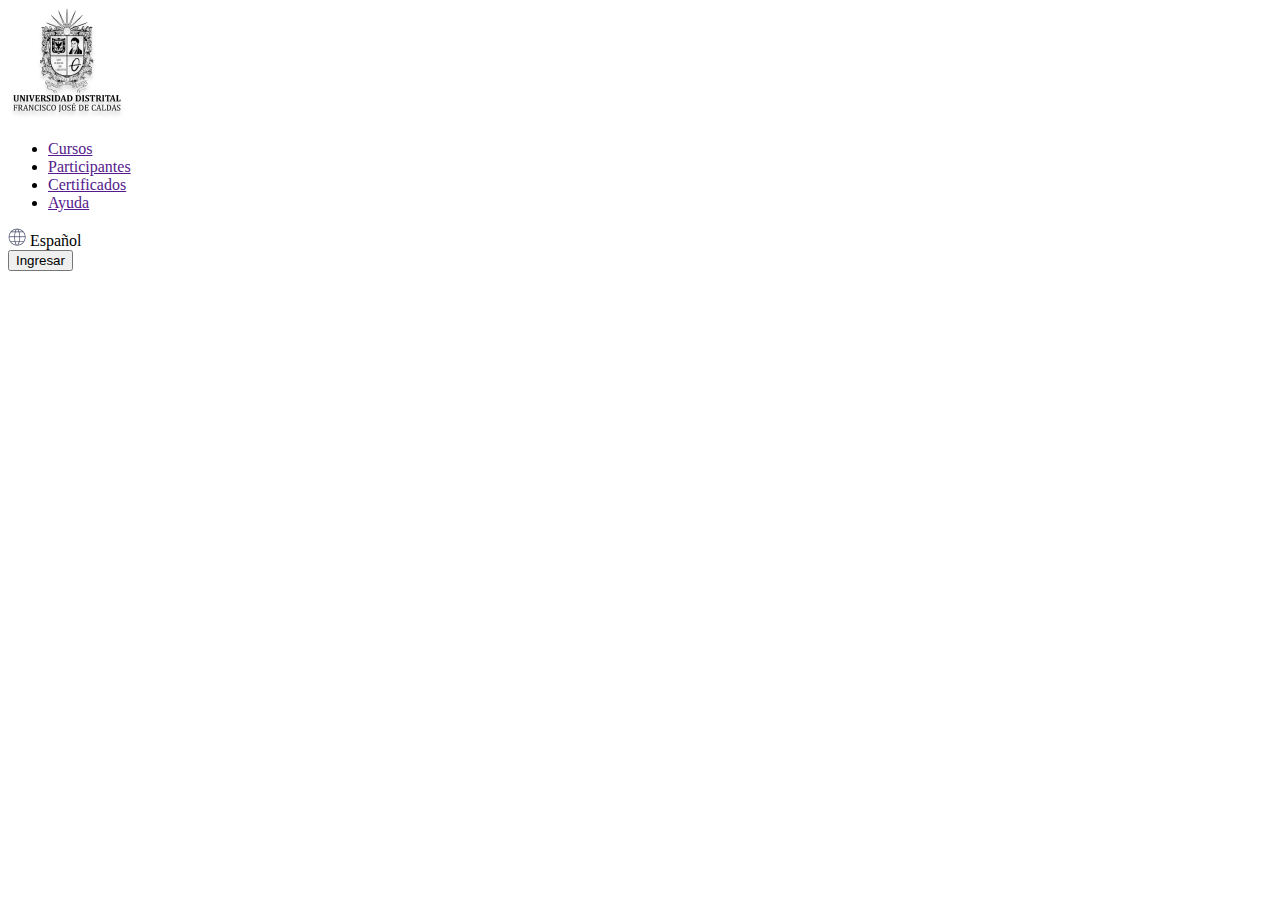
==== punto-1-2-3/index.html @ 92eab567 "creacion de header" ====
<!DOCTYPE html>
<html lang="en">
<head>
    <meta charset="UTF-8">
    <meta http-equiv="X-UA-Compatible" content="IE=edge">
    <meta name="viewport" content="width=device-width, initial-scale=1.0">
    <title>Document</title>
</head>
<body>
  <header>
      <div class="header_navigator"></div>
        <img src="./public/images/header-logo.png" alt="header logo">
        <nav>
            <ul>
                <li><a href="">Cursos</a></li>
                <li><a href="">Participantes</a></li>
                <li><a href="">Certificados</a></li>
                <li><a href="">Ayuda</a></li>
            </ul>
        </nav>
    </div>
      <div class="header_settings">
          <div class="language">
              <img src="./public/images/header-world.png" alt="header world">
              <span>Español</span>
          </div>
          <button>Ingresar</button>
      </div>
  </header>
  <main></main>
  <footer></footer>  
</body>
</html>
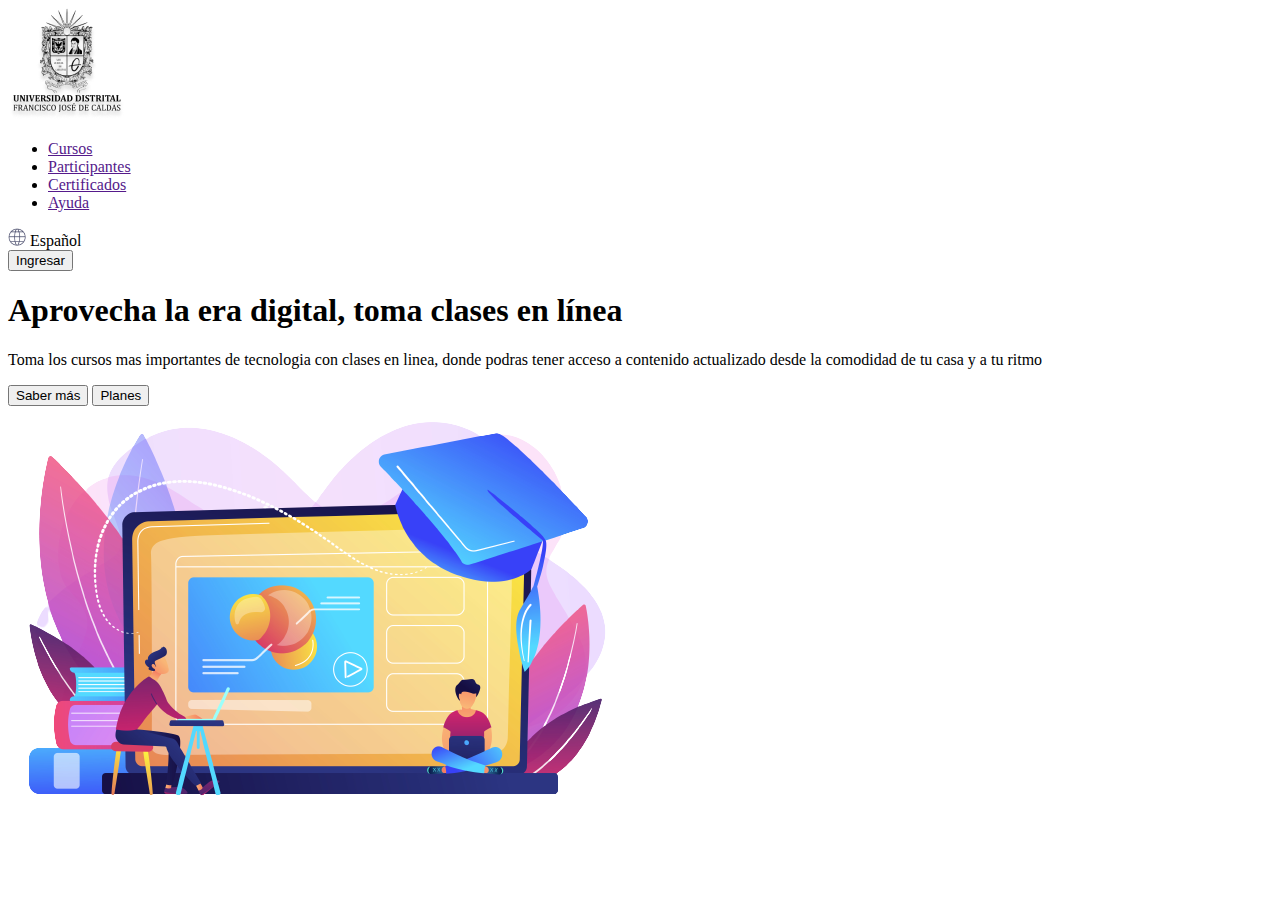
==== commit 7f0e4167: "creacion del banner en html" ====
--- a/punto-1-2-3/index.html
+++ b/punto-1-2-3/index.html
@@ -27,7 +27,32 @@
           <button>Ingresar</button>
       </div>
   </header>
-  <main></main>
+  <main>
+      <section id="banner">
+          <div class="banner_info">
+              <div class="banber_texts">
+                  <h1>Aprovecha la era digital, toma clases en línea</h1>
+                  <p>
+                      Toma los cursos mas importantes de tecnologia con clases en linea,
+                      donde podras tener acceso a contenido actualizado desde la comodidad
+                      de tu casa y a tu ritmo
+                  </p>
+              </div>
+              <div class="banner_buttons">
+                  <button>Saber más</button>
+                  <button>Planes</button>
+              </div>
+            </div>
+            <div>
+            <img src="./public/images/banner-online.png" alt="banner online">
+            </section>
+            <section id="section-1"></section>
+            <section id="section-2"></section>
+        </main>     
+            </div>
+          </banner_info></div>
+      </section>
+  </main>
   <footer></footer>  
 </body>
 </html>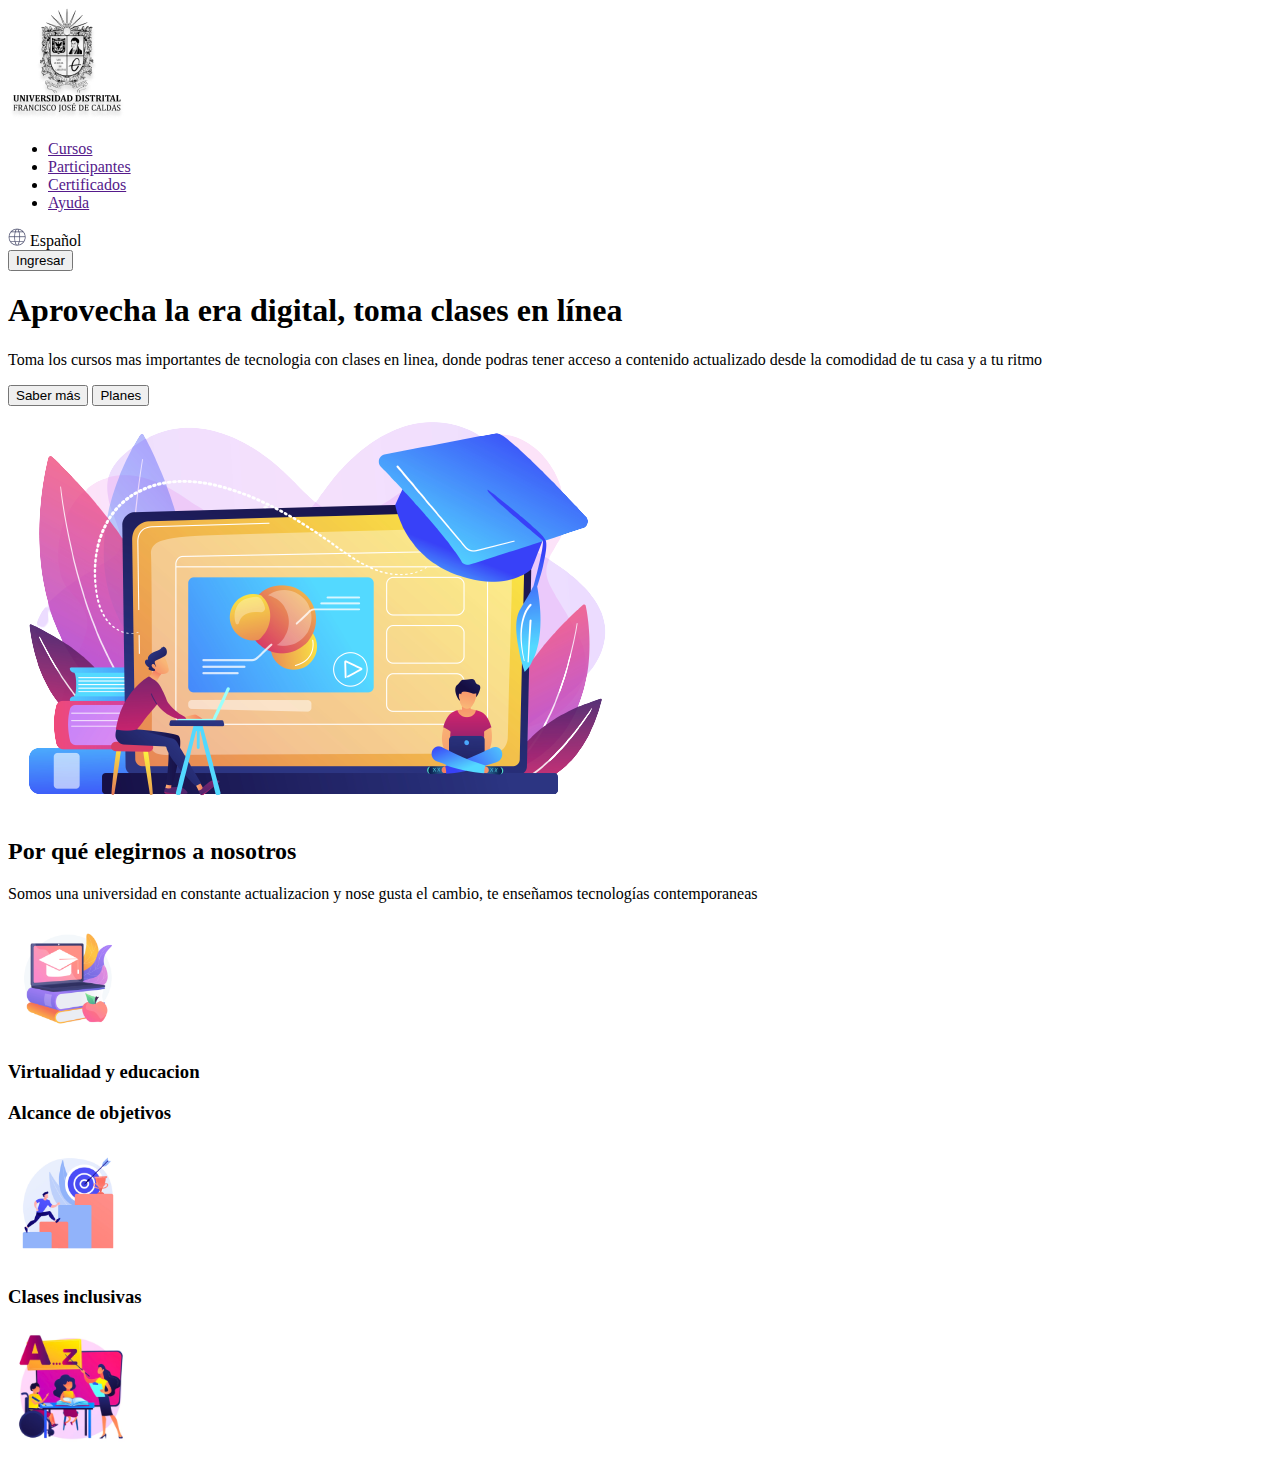
==== commit cb9d9d4b: "creacion de sesion1 con html" ====
--- a/punto-1-2-3/index.html
+++ b/punto-1-2-3/index.html
@@ -47,6 +47,40 @@
             <img src="./public/images/banner-online.png" alt="banner online">
             </section>
             <section id="section-1"></section>
+            <div class="section-1__info"></div>
+            <h2>Por qué elegirnos a nosotros</h2>
+            <p>
+                Somos una universidad en constante actualizacion y nose
+                gusta el cambio, te enseñamos tecnologías contemporaneas
+            </p>
+        </div>
+            <div class="card-1">
+              <img 
+              src="./public/images/section1-education.png" 
+              alt="education"
+              width="120px"
+              height="120px"
+              >
+              <h3>Virtualidad y educacion</h3>
+            </div>
+            <div class="card-2">
+                <h3>Alcance de  objetivos</h3>
+                <img 
+              src="./public/images/section1-goals.png" 
+              alt="goals"
+              width="120px"
+              height="120px"
+                >
+                <h3>Clases inclusivas</h3>
+            </div>
+            <div class="card-3">
+                <img 
+                src="./public/images/section1-teach.png" 
+                alt="teach"
+                width="120px"
+                height="120px"
+                  >
+            </div>
             <section id="section-2"></section>
         </main>     
             </div>
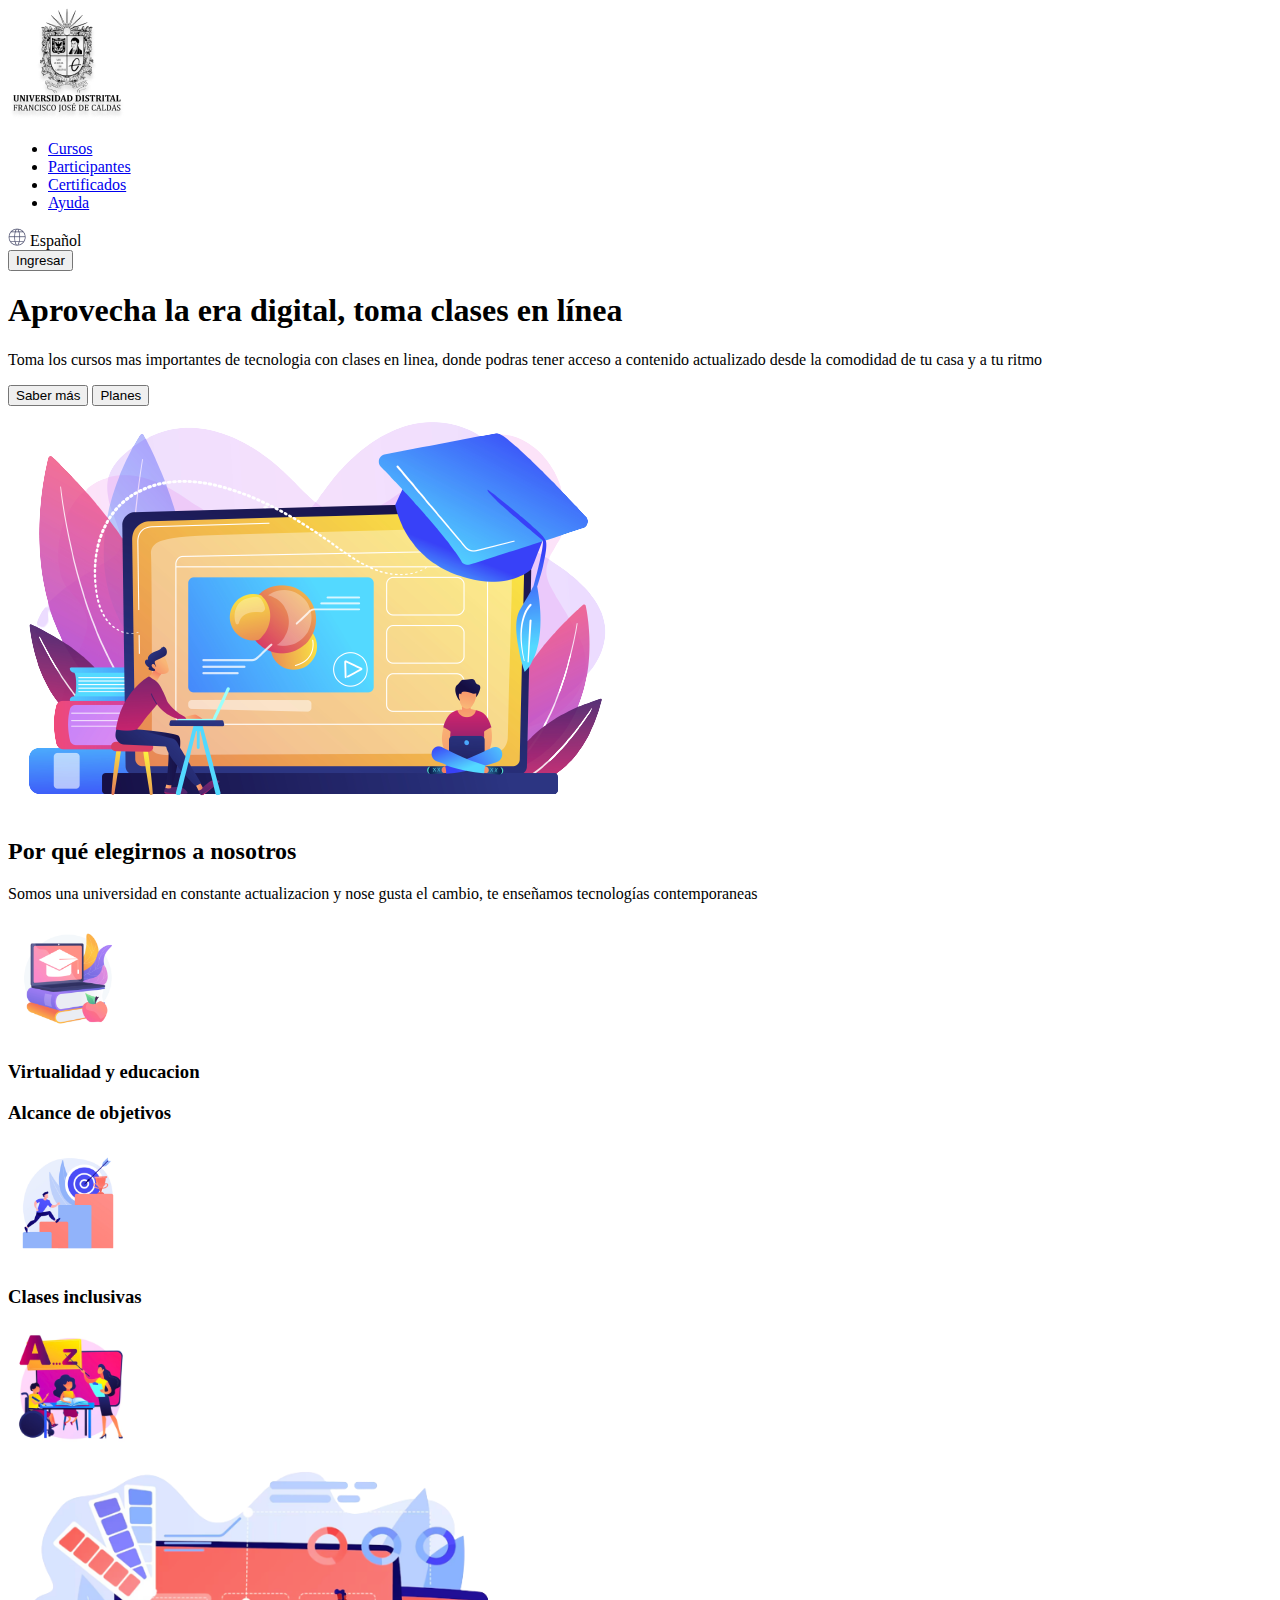
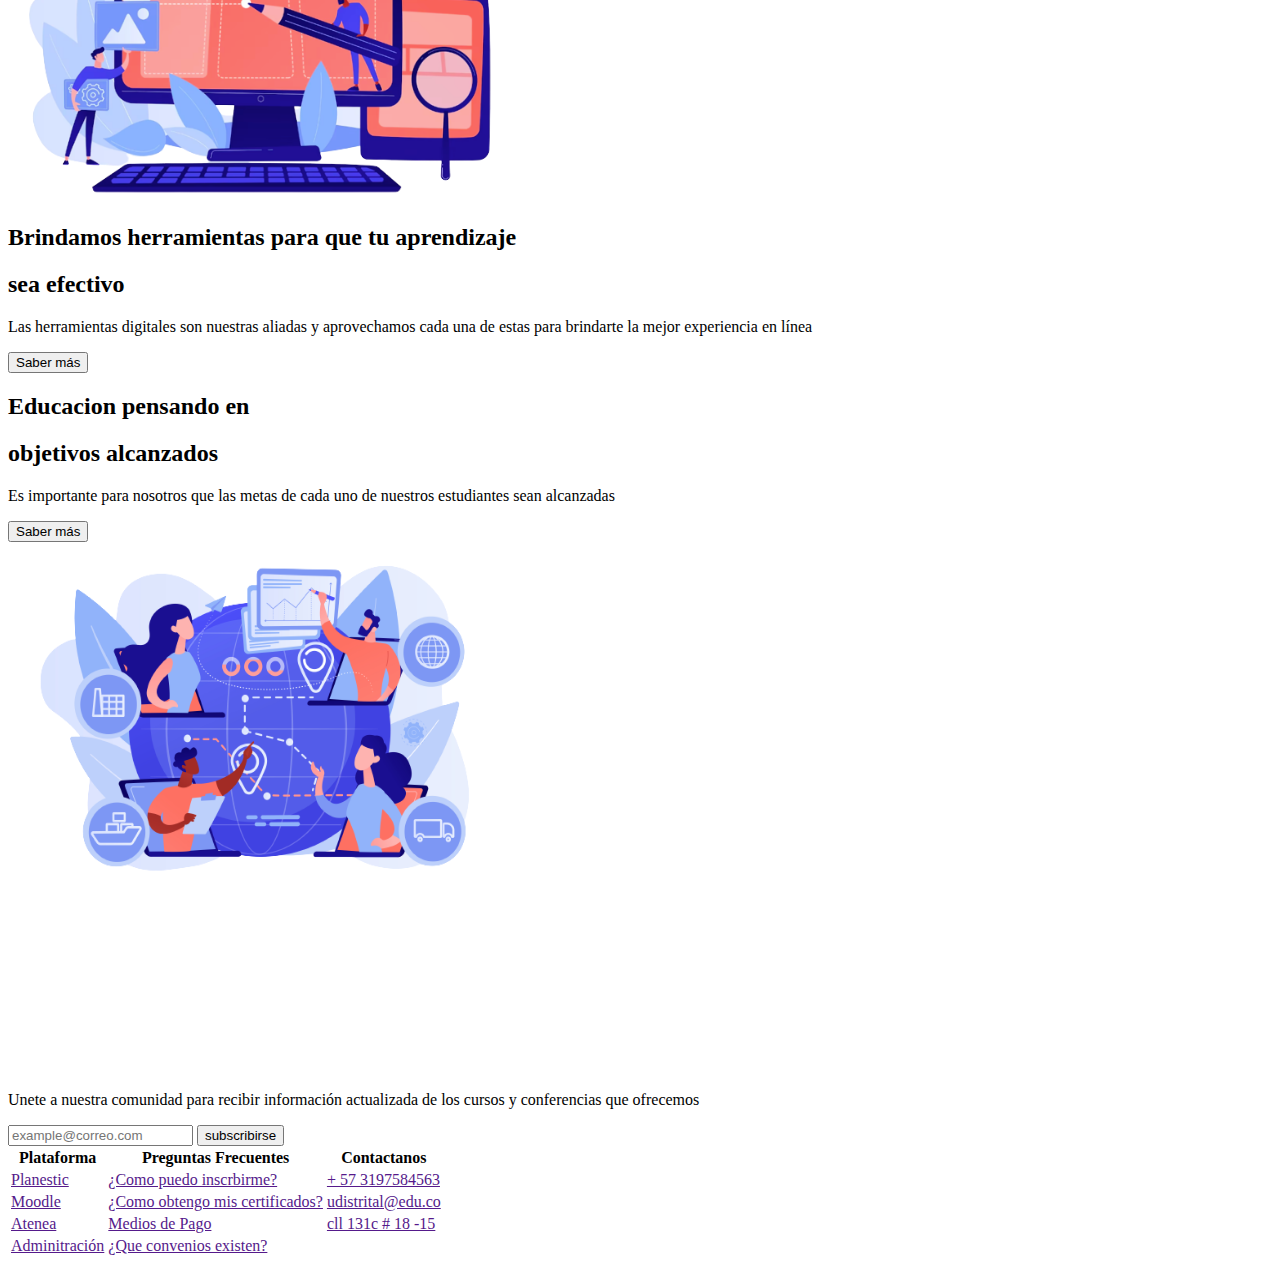
==== commit b3ce225b: "Finalizacion punto 2" ====
--- a/punto-1-2-3/index.html
+++ b/punto-1-2-3/index.html
@@ -4,7 +4,7 @@
     <meta charset="UTF-8">
     <meta http-equiv="X-UA-Compatible" content="IE=edge">
     <meta name="viewport" content="width=device-width, initial-scale=1.0">
-    <title>Document</title>
+    <title>Page Design</title>
 </head>
 <body>
   <header>
@@ -12,10 +12,10 @@
         <img src="./public/images/header-logo.png" alt="header logo">
         <nav>
             <ul>
-                <li><a href="">Cursos</a></li>
-                <li><a href="">Participantes</a></li>
-                <li><a href="">Certificados</a></li>
-                <li><a href="">Ayuda</a></li>
+                <li><a href="#banner">Cursos</a></li>
+                <li><a href="#section-1">Participantes</a></li>
+                <li><a href="#section-2">Certificados</a></li>
+                <li><a href="#footer">Ayuda</a></li>
             </ul>
         </nav>
     </div>
@@ -54,7 +54,7 @@
                 gusta el cambio, te enseñamos tecnologías contemporaneas
             </p>
         </div>
-            <div class="card-1">
+            <div class="section-1__card">
               <img 
               src="./public/images/section1-education.png" 
               alt="education"
@@ -63,7 +63,7 @@
               >
               <h3>Virtualidad y educacion</h3>
             </div>
-            <div class="card-2">
+            <div class="section-1__card">
                 <h3>Alcance de  objetivos</h3>
                 <img 
               src="./public/images/section1-goals.png" 
@@ -73,7 +73,7 @@
                 >
                 <h3>Clases inclusivas</h3>
             </div>
-            <div class="card-3">
+            <div class="section-1__card">
                 <img 
                 src="./public/images/section1-teach.png" 
                 alt="teach"
@@ -81,12 +81,98 @@
                 height="120px"
                   >
             </div>
-            <section id="section-2"></section>
+            <section id="section-2">
+                    <div class="section-2__info">
+                      <img 
+                      src="./public/images/section2-tools.png" 
+                      alt="tools"
+                      width="500px"
+                      height="350px"
+                      >
+                      <div>
+                        <h2>Brindamos herramientas para que tu aprendizaje</h2>
+                        <h2>sea efectivo</h2>
+                        <p>Las herramientas digitales son nuestras aliadas y aprovechamos 
+                           cada una de estas para brindarte la mejor experiencia en línea
+                        </p>
+                        <button>Saber más</button>
+                      </div>
+                    </div>
+                    <div class="section-2__info">
+                      <div>
+                       <h2>Educacion pensando en</h2>
+                       <h2>objetivos alcanzados</h2>
+                       <p>
+                        Es importante para nosotros que las metas
+                        de cada uno de nuestros estudiantes sean alcanzadas
+                       </p>
+                       <button>Saber más</button>
+                      </div>
+                      <img 
+                      src="./public/images/section2-goals.png"
+                      alt="goals"
+                      width="500px"
+                      height="350px"
+                      >
+                    </div>
+            </section>
         </main>     
             </div>
           </banner_info></div>
       </section>
   </main>
-  <footer></footer>  
+  <footer id="footer">
+      <div class="fooer_info">
+          <img src="./public/images/footer-logo.png"
+          alt="logo"
+          width="200px"
+          height="175px"
+          >
+          <p>
+            Unete a nuestra comunidad para recibir información 
+            actualizada de los cursos y conferencias que ofrecemos
+          </p>
+          <form action="">
+            <input 
+              type="email"
+              placeholder="example@correo.com"
+              name="usear_email"
+            >
+            <button>subscribirse</button>
+          </form>
+      </div>
+      <div class="footer__list">
+          <table>
+              <thead>
+                <tr>
+                  <th>Plataforma</th>
+                  <th>Preguntas Frecuentes</th>
+                  <th>Contactanos</th>  
+                </tr>
+              </thead>
+              <tbody>
+                <tr>
+                    <td><a href="">Planestic</a></td>
+                    <td><a href="">¿Como puedo inscrbirme?</a></td>
+                    <td><a href="">+ 57 3197584563</a></td>
+                </tr>
+                <tr>
+                    <td><a href="">Moodle</a></td>
+                    <td><a href="">¿Como obtengo mis certificados?</a></td>
+                    <td><a href="">udistrital@edu.co</a></td>
+                </tr>
+                <tr>
+                    <td><a href="">Atenea</a></td>
+                    <td><a href="">Medios de Pago</a></td>
+                    <td><a href="">cll 131c # 18 -15</a></td> 
+                </tr>
+                <tr>
+                    <td><a href="">Adminitración</a></td>
+                    <td><a href="">¿Que convenios existen?</a></td> 
+                </tr>
+              </tbody>
+          </table>
+      </div>
+  </footer>  
 </body>
 </html>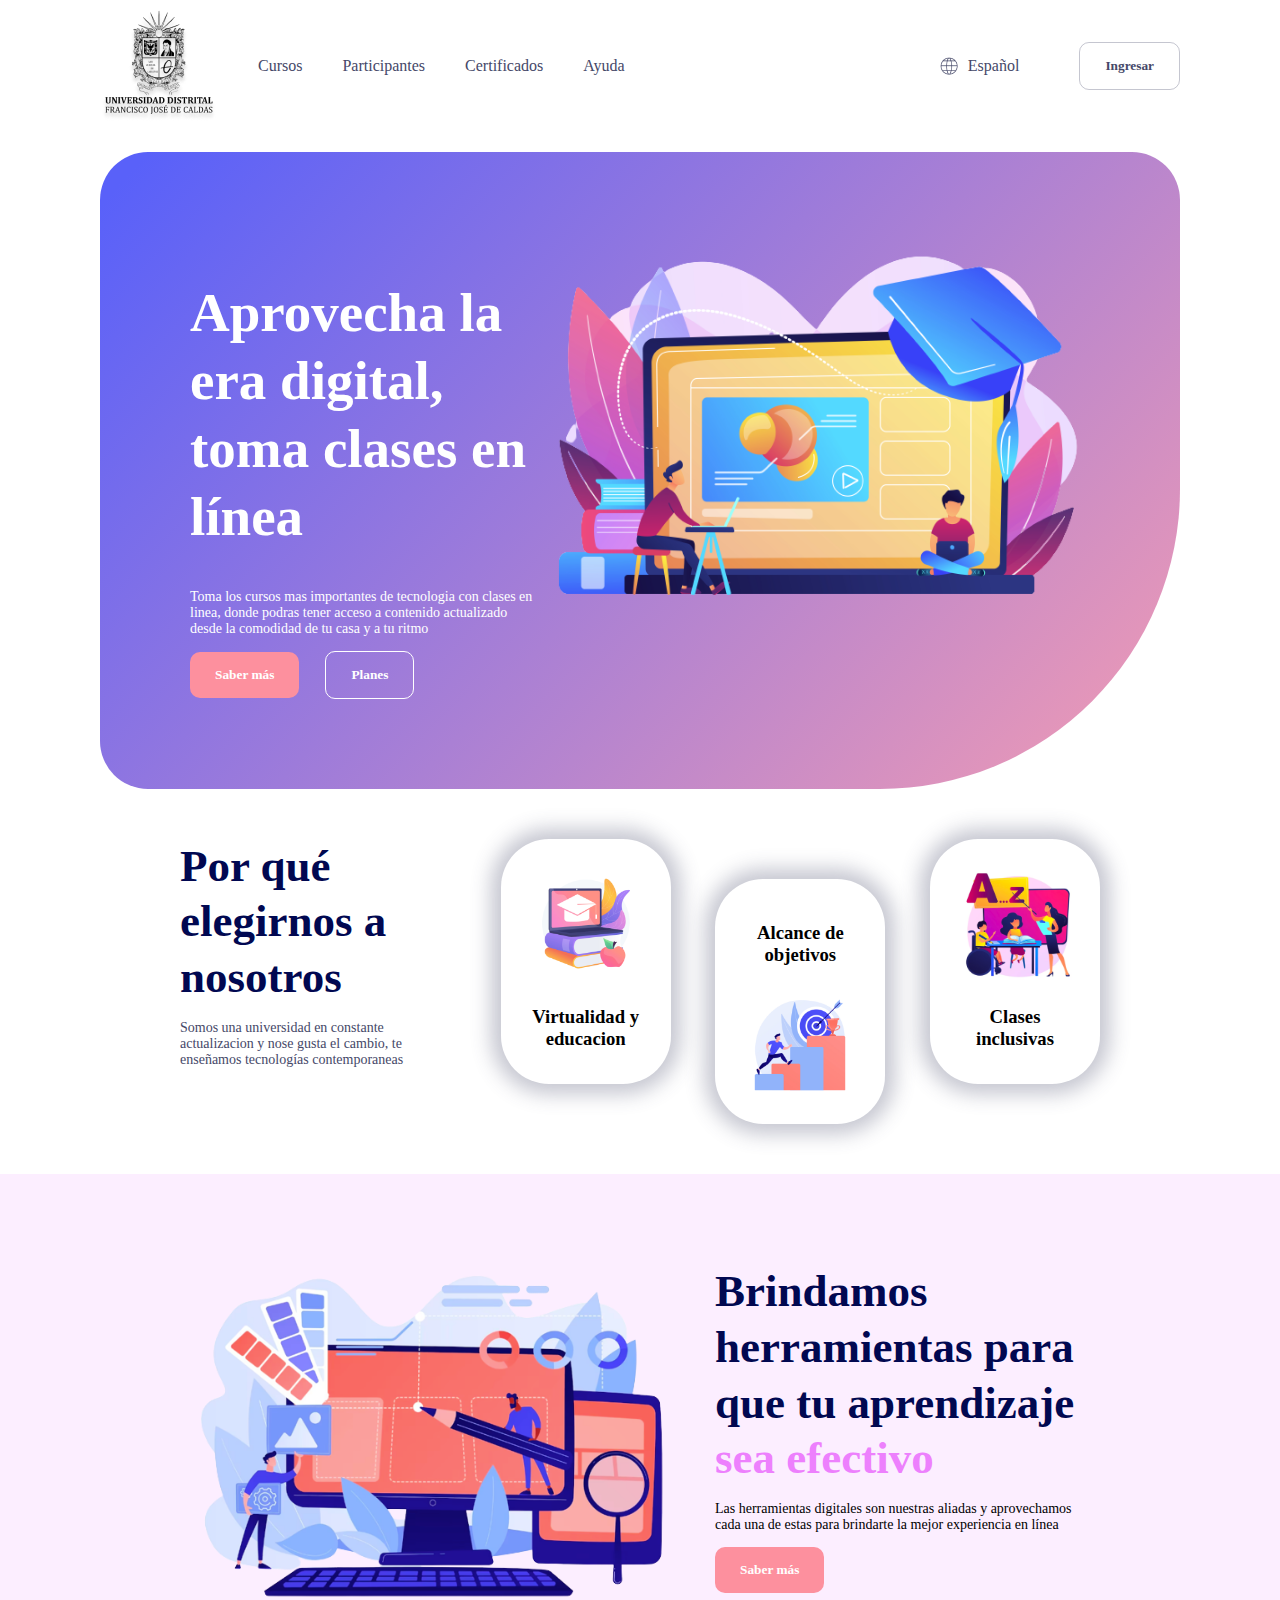
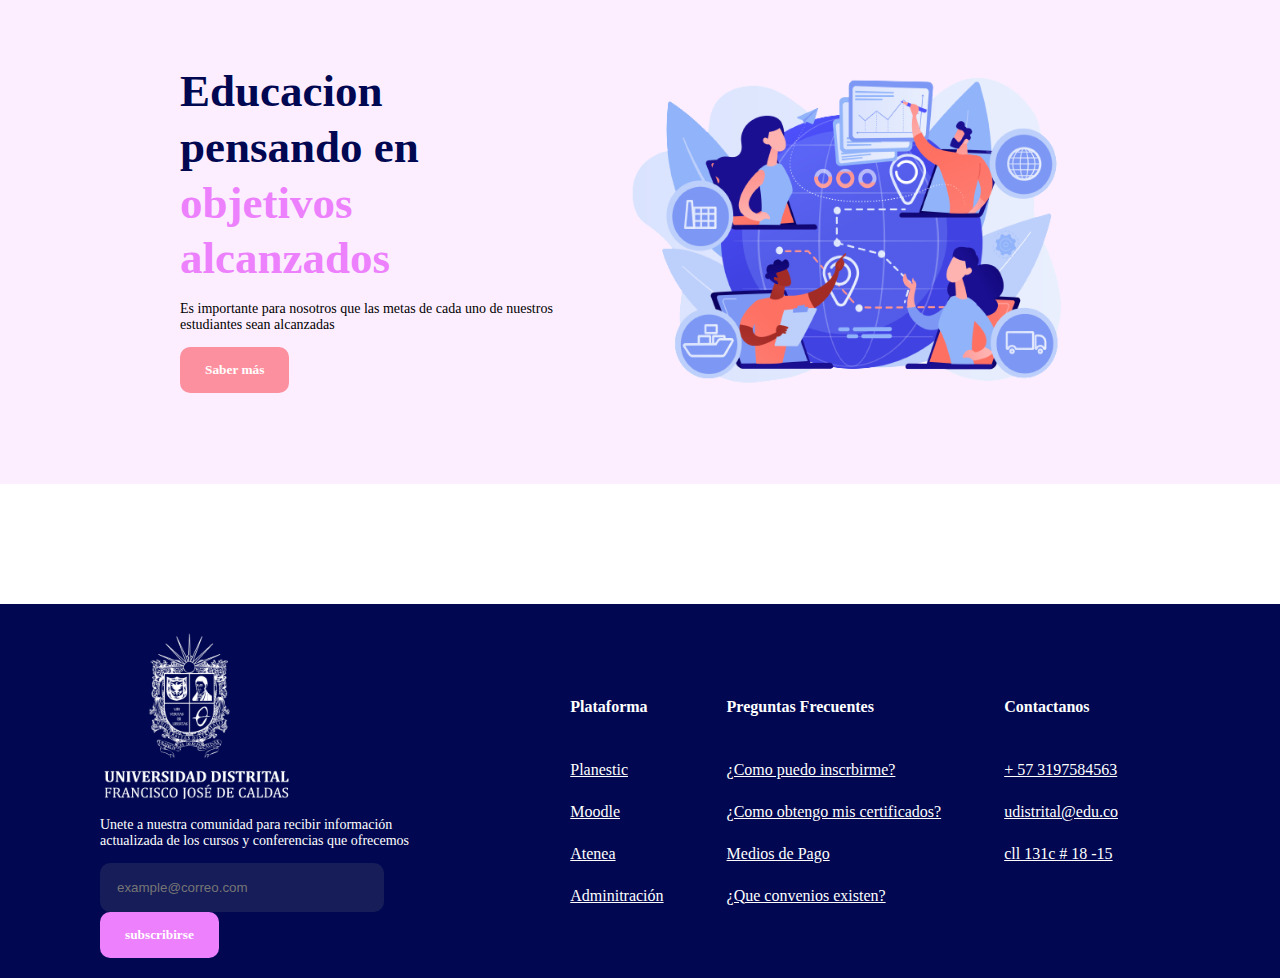
==== commit a2769842: "diseño" ====
--- a/punto-1-2-3/index.html
+++ b/punto-1-2-3/index.html
@@ -4,11 +4,18 @@
     <meta charset="UTF-8">
     <meta http-equiv="X-UA-Compatible" content="IE=edge">
     <meta name="viewport" content="width=device-width, initial-scale=1.0">
+    <link rel="stylesheet" href="https://indestructibletype.com/fonts/Jost.css" type="text/css" charset="utf-8" />
+    <link rel="stylesheet" href="./styles/common-styles.css">
+    <link rel="stylesheet" href="./styles/header-styles.css">
+    <link rel="stylesheet" href="./styles/banner-styles.css">
+    <link rel="stylesheet" href="./styles/section-1-styles.css">
+    <link rel="stylesheet" href="./styles/section-2-styles.css">
+    <link rel="stylesheet" href="./styles/footer-styles.css">
     <title>Page Design</title>
 </head>
 <body>
   <header>
-      <div class="header_navigator"></div>
+      <div class="header__navigator">
         <img src="./public/images/header-logo.png" alt="header logo">
         <nav>
             <ul>
@@ -19,7 +26,7 @@
             </ul>
         </nav>
     </div>
-      <div class="header_settings">
+      <div class="header__settings">
           <div class="language">
               <img src="./public/images/header-world.png" alt="header world">
               <span>Español</span>
@@ -30,7 +37,7 @@
   <main>
       <section id="banner">
           <div class="banner_info">
-              <div class="banber_texts">
+              <div class="banner__texts">
                   <h1>Aprovecha la era digital, toma clases en línea</h1>
                   <p>
                       Toma los cursos mas importantes de tecnologia con clases en linea,
@@ -39,15 +46,15 @@
                   </p>
               </div>
               <div class="banner_buttons">
-                  <button>Saber más</button>
-                  <button>Planes</button>
+                  <button class="button--orange">Saber más</button>
+                  <button class="button--transparent">Planes</button>
               </div>
             </div>
             <div>
             <img src="./public/images/banner-online.png" alt="banner online">
             </section>
-            <section id="section-1"></section>
-            <div class="section-1__info"></div>
+            <section id="section-1">
+            <div class="section-1__info">
             <h2>Por qué elegirnos a nosotros</h2>
             <p>
                 Somos una universidad en constante actualizacion y nose
@@ -63,7 +70,7 @@
               >
               <h3>Virtualidad y educacion</h3>
             </div>
-            <div class="section-1__card">
+            <div class="section-1__card section-1__card-down">
                 <h3>Alcance de  objetivos</h3>
                 <img 
               src="./public/images/section1-goals.png" 
@@ -71,7 +78,6 @@
               width="120px"
               height="120px"
                 >
-                <h3>Clases inclusivas</h3>
             </div>
             <div class="section-1__card">
                 <img 
@@ -80,7 +86,9 @@
                 width="120px"
                 height="120px"
                   >
+                <h3>Clases inclusivas</h3>
             </div>
+           </section>
             <section id="section-2">
                     <div class="section-2__info">
                       <img 
@@ -91,22 +99,22 @@
                       >
                       <div>
                         <h2>Brindamos herramientas para que tu aprendizaje</h2>
-                        <h2>sea efectivo</h2>
+                        <h2 class="title_pink">sea efectivo</h2>
                         <p>Las herramientas digitales son nuestras aliadas y aprovechamos 
                            cada una de estas para brindarte la mejor experiencia en línea
                         </p>
-                        <button>Saber más</button>
+                        <button class="button--orange">Saber más</button>
                       </div>
                     </div>
                     <div class="section-2__info">
                       <div>
                        <h2>Educacion pensando en</h2>
-                       <h2>objetivos alcanzados</h2>
+                       <h2 class="title_pink">objetivos alcanzados</h2>
                        <p>
                         Es importante para nosotros que las metas
                         de cada uno de nuestros estudiantes sean alcanzadas
                        </p>
-                       <button>Saber más</button>
+                       <button class="button--orange">Saber más</button>
                       </div>
                       <img 
                       src="./public/images/section2-goals.png"
@@ -122,7 +130,7 @@
       </section>
   </main>
   <footer id="footer">
-      <div class="fooer_info">
+      <div class="footer__info">
           <img src="./public/images/footer-logo.png"
           alt="logo"
           width="200px"
--- a/punto-1-2-3/styles/common-styles.css
+++ b/punto-1-2-3/styles/common-styles.css
@@ -0,0 +1,35 @@
+a {
+    font-family: 'Jost';
+}
+
+button {
+    padding: 15px 25px;
+    font-family: 'Jost';
+    font-weight: bold;
+    border-radius: 10px;
+    cursor: pointer;
+}
+
+p {
+    font-family: 'Jost';
+    font-size: 14px;
+}
+
+.button--orange {
+    background-color: #FD909E;
+    color: white;
+    border: none;
+}
+
+h2 {
+    font-family: 'Jost';
+    font-size: 45px;
+    color: #010851;
+    line-height: 124%;
+    letter-spacing: -1%;
+    margin: 0;
+}
+
+body {
+    margin: 0px;
+}--- a/punto-1-2-3/styles/header-styles.css
+++ b/punto-1-2-3/styles/header-styles.css
@@ -0,0 +1,44 @@
+header {
+    display: flex;
+    justify-content: space-between;
+    margin: 10px 100px;
+}
+
+.header__navigator{
+    display: flex;
+    align-items: center;
+}
+
+ul {
+    display: flex;
+    gap: 40px;
+    list-style: none;
+}
+
+nav a {
+    color: #454868;
+    text-decoration: none;
+    font-weight: 500;
+}
+
+.header__settings {
+    display: flex;
+    align-items: center;
+    gap: 60px;
+}
+
+.language {
+    display: flex;
+    align-items: center;
+    gap: 10px;
+
+    font-family: 'Jost';
+    font-weight: 300;
+    color: #454868;
+}
+
+header button {
+    background-color: transparent;
+    border: 1px solid #4548684f ;
+    color: #454868;
+}--- a/punto-1-2-3/styles/banner-styles.css
+++ b/punto-1-2-3/styles/banner-styles.css
@@ -0,0 +1,28 @@
+#banner {
+    display: flex;
+    margin: 30px 100px;
+    padding: 90px;
+    background: linear-gradient(313deg, #EE9AB5 3.28%, #5961F9 97.04%);
+    border-radius: 48px 48px 300px 48px;
+    color: white;
+}
+
+h1 {
+    font-family: 'Jost';
+    font-size: 55px;
+    line-height: 124%;
+    letter-spacing: -1%;
+}
+
+#banner img {
+    width: 550px;
+    height: 370px;
+}
+
+.button--transparent {
+    background-color: transparent;
+    color: white;
+    border: 1px solid;
+    margin-left: 22px;
+}
+
--- a/punto-1-2-3/styles/section-1-styles.css
+++ b/punto-1-2-3/styles/section-1-styles.css
@@ -0,0 +1,30 @@
+#section-1 {
+    display: flex;
+    justify-content: space-between;
+    margin: 50px 180px;
+}
+
+.section-1__info {
+    width: 30%;
+}
+
+.section-1__info {
+    color: #454868;
+}
+
+.section-1__card {
+    width: min-content;
+    height: 195px;
+    text-align: center;
+    padding: 25px;
+    box-shadow: 0px 0px 20px 10px #45486850 ;
+    border-radius: 48px;
+}
+
+.section-1__card-down {
+    margin-top: 40px;
+}
+
+h3 {
+    font-family: 'Jost';
+}--- a/punto-1-2-3/styles/section-2-styles.css
+++ b/punto-1-2-3/styles/section-2-styles.css
@@ -0,0 +1,15 @@
+#section-2 {
+    padding: 30px 180px;
+    background-color: #ec80fd23;
+}
+
+.section-2__info {
+    display: flex;
+    align-items: center;
+    gap: 35px ;
+    margin: 50px 0px;
+}
+
+.title_pink {
+    color: #ED80FD;
+}--- a/punto-1-2-3/styles/footer-styles.css
+++ b/punto-1-2-3/styles/footer-styles.css
@@ -0,0 +1,50 @@
+footer {
+    margin-top: 120px;
+    background-color: #010851;
+    padding: 20px 100px;
+    display: flex;
+    color: white;
+    justify-content: space-between;
+    align-items: center;
+}
+
+.footer__info {
+    width: 31%;
+}
+
+form button {
+    background-color: #ED80FD;
+    color: white;
+    border: none;
+}
+
+input {
+    padding: 17px;
+    width: 250px;
+    background-color: #45486855;
+    border:none;
+    border-radius: 10px;
+    margin-right: -25px;
+}
+
+table {
+    font-family: 'Jost';
+    text-align: left;
+}
+
+th {
+    height: 80px;
+}
+
+tr {
+    height: 40px;
+}
+
+td {
+    padding-right: 60px;
+}
+
+td a {
+    color: white;
+}
+    